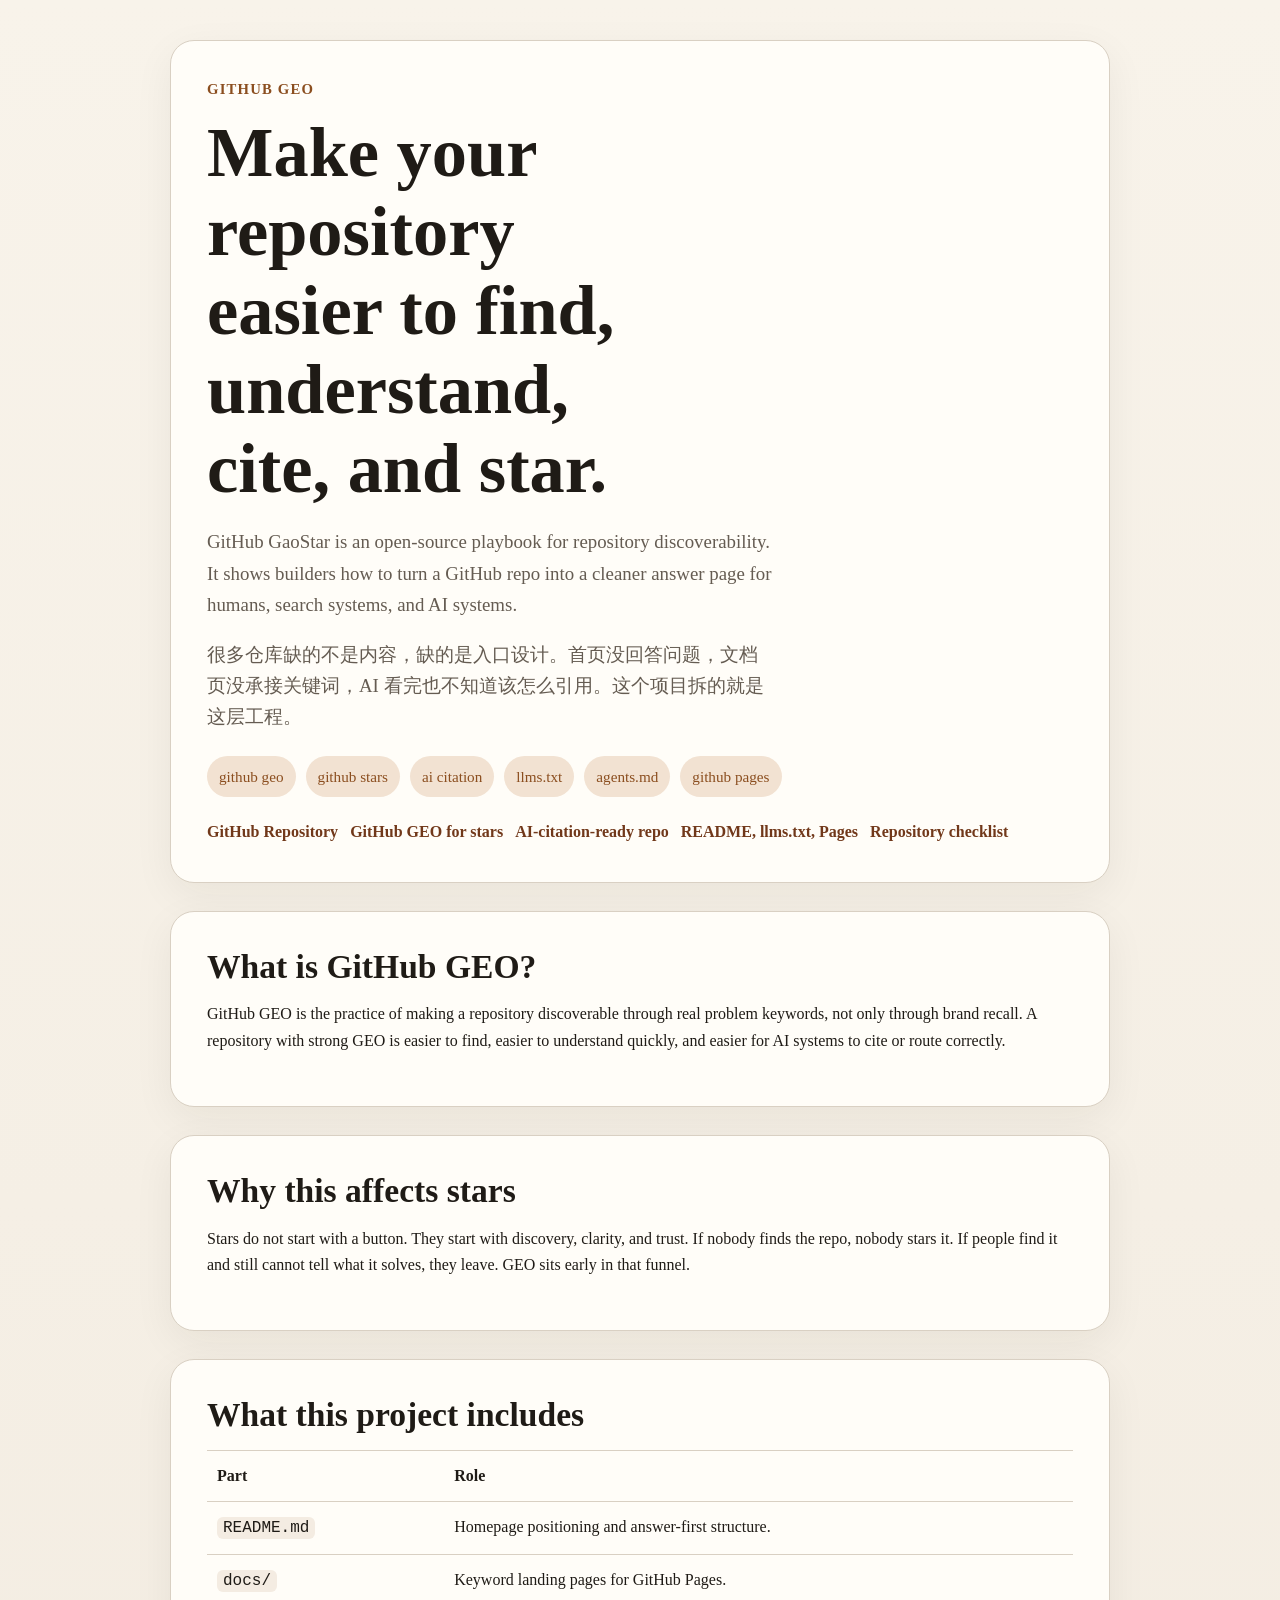
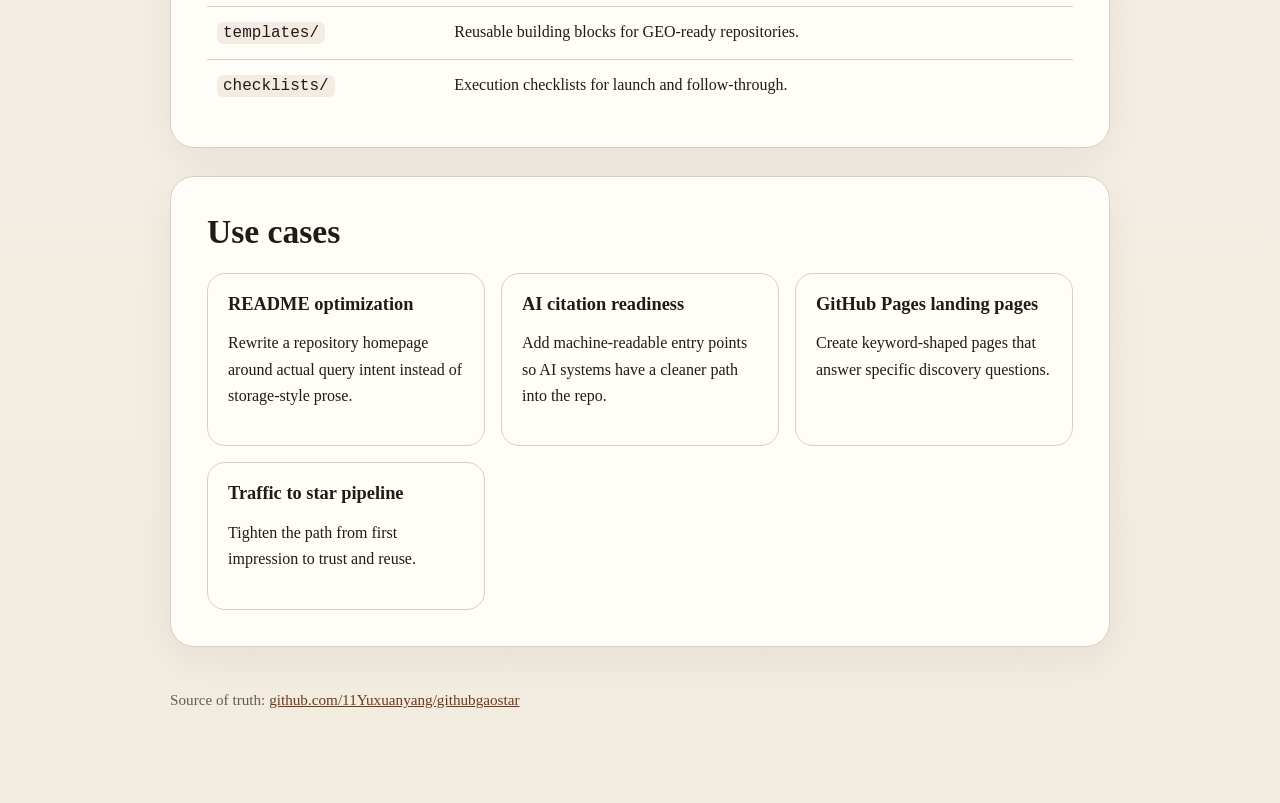
==== docs/index.html @ 339b6e9c "Open-source GitHub GEO playbook" ====
<!doctype html>
<html lang="en">
  <head>
    <meta charset="utf-8">
    <meta name="viewport" content="width=device-width, initial-scale=1">
    <title>GitHub GaoStar: GitHub GEO for Traffic, Citations, and Stars</title>
    <meta name="description" content="GitHub GaoStar is an open-source playbook for optimizing GitHub repositories for AI citation, keyword discovery, documentation pages, and star growth.">
    <link rel="canonical" href="https://11yuxuanyang.github.io/githubgaostar/">
    <meta name="robots" content="index,follow">
    <meta property="og:title" content="GitHub GaoStar">
    <meta property="og:description" content="GitHub GEO for builders who want traffic, citations, and stars.">
    <meta property="og:type" content="website">
    <meta property="og:url" content="https://11yuxuanyang.github.io/githubgaostar/">
    <meta name="twitter:card" content="summary_large_image">
    <link rel="stylesheet" href="./styles.css">
    <script type="application/ld+json">
      {
        "@context": "https://schema.org",
        "@type": "SoftwareSourceCode",
        "name": "GitHub GaoStar",
        "codeRepository": "https://github.com/11Yuxuanyang/githubgaostar",
        "url": "https://11yuxuanyang.github.io/githubgaostar/",
        "license": "https://github.com/11Yuxuanyang/githubgaostar/blob/main/LICENSE",
        "keywords": [
          "github geo",
          "github stars",
          "repository discoverability",
          "ai citation",
          "llms.txt",
          "agents.md",
          "github pages"
        ],
        "description": "Open-source playbook for making GitHub repositories easier to discover, understand, cite, and star."
      }
    </script>
  </head>
  <body>
    <main class="shell">
      <section class="hero">
        <p class="eyebrow">GitHub GEO</p>
        <h1>Make your repository easier to find, understand, cite, and star.</h1>
        <p class="lede">GitHub GaoStar is an open-source playbook for repository discoverability. It shows builders how to turn a GitHub repo into a cleaner answer page for humans, search systems, and AI systems.</p>
        <p class="lede">很多仓库缺的不是内容，缺的是入口设计。首页没回答问题，文档页没承接关键词，AI 看完也不知道该怎么引用。这个项目拆的就是这层工程。</p>
        <div class="pill-row">
          <span class="pill">github geo</span>
          <span class="pill">github stars</span>
          <span class="pill">ai citation</span>
          <span class="pill">llms.txt</span>
          <span class="pill">agents.md</span>
          <span class="pill">github pages</span>
        </div>
        <nav class="nav">
          <a href="https://github.com/11Yuxuanyang/githubgaostar">GitHub Repository</a>
          <a href="./github-geo-for-stars.html">GitHub GEO for stars</a>
          <a href="./ai-citation-ready-repo.html">AI-citation-ready repo</a>
          <a href="./github-readme-llms-pages.html">README, llms.txt, Pages</a>
          <a href="./repository-geo-checklist.html">Repository checklist</a>
        </nav>
      </section>

      <section class="section">
        <h2>What is GitHub GEO?</h2>
        <p>GitHub GEO is the practice of making a repository discoverable through real problem keywords, not only through brand recall. A repository with strong GEO is easier to find, easier to understand quickly, and easier for AI systems to cite or route correctly.</p>
      </section>

      <section class="section">
        <h2>Why this affects stars</h2>
        <p>Stars do not start with a button. They start with discovery, clarity, and trust. If nobody finds the repo, nobody stars it. If people find it and still cannot tell what it solves, they leave. GEO sits early in that funnel.</p>
      </section>

      <section class="section">
        <h2>What this project includes</h2>
        <table class="table">
          <thead>
            <tr>
              <th>Part</th>
              <th>Role</th>
            </tr>
          </thead>
          <tbody>
            <tr>
              <td><code>README.md</code></td>
              <td>Homepage positioning and answer-first structure.</td>
            </tr>
            <tr>
              <td><code>docs/</code></td>
              <td>Keyword landing pages for GitHub Pages.</td>
            </tr>
            <tr>
              <td><code>templates/</code></td>
              <td>Reusable building blocks for GEO-ready repositories.</td>
            </tr>
            <tr>
              <td><code>checklists/</code></td>
              <td>Execution checklists for launch and follow-through.</td>
            </tr>
          </tbody>
        </table>
      </section>

      <section class="section">
        <h2>Use cases</h2>
        <div class="grid">
          <article class="card">
            <h3>README optimization</h3>
            <p>Rewrite a repository homepage around actual query intent instead of storage-style prose.</p>
          </article>
          <article class="card">
            <h3>AI citation readiness</h3>
            <p>Add machine-readable entry points so AI systems have a cleaner path into the repo.</p>
          </article>
          <article class="card">
            <h3>GitHub Pages landing pages</h3>
            <p>Create keyword-shaped pages that answer specific discovery questions.</p>
          </article>
          <article class="card">
            <h3>Traffic to star pipeline</h3>
            <p>Tighten the path from first impression to trust and reuse.</p>
          </article>
        </div>
      </section>

      <p class="footer">Source of truth: <a href="https://github.com/11Yuxuanyang/githubgaostar">github.com/11Yuxuanyang/githubgaostar</a></p>
    </main>
  </body>
  </html>
---- docs/styles.css ----
:root {
  --bg: #f8f3ea;
  --paper: #fffdf8;
  --ink: #1f1b16;
  --muted: #655c52;
  --line: #d9d0c3;
  --accent: #8b4e1f;
  --accent-soft: #f2e2d2;
  --link: #71381a;
}

* { box-sizing: border-box; }

body {
  margin: 0;
  background: linear-gradient(180deg, #f8f3ea 0%, #f2ebe0 100%);
  color: var(--ink);
  font-family: Georgia, "Times New Roman", serif;
  line-height: 1.65;
}

a { color: var(--link); }

.shell {
  max-width: 980px;
  margin: 0 auto;
  padding: 40px 20px 80px;
}

.hero, .section {
  background: var(--paper);
  border: 1px solid var(--line);
  border-radius: 24px;
  padding: 36px;
  box-shadow: 0 12px 40px rgba(31, 27, 22, 0.06);
}

.section { margin-top: 28px; }

.eyebrow {
  margin: 0 0 12px;
  color: var(--accent);
  font-size: 0.92rem;
  font-weight: 700;
  letter-spacing: 0.08em;
  text-transform: uppercase;
}

h1, h2, h3 {
  line-height: 1.12;
  margin: 0 0 16px;
}

h1 { font-size: clamp(2.5rem, 6vw, 4.4rem); max-width: 12ch; }
h2 { font-size: clamp(1.6rem, 3vw, 2.1rem); margin-top: 0; }
h3 { font-size: 1.15rem; }

.lede {
  font-size: 1.18rem;
  max-width: 60ch;
  color: var(--muted);
}

.nav {
  display: flex;
  flex-wrap: wrap;
  gap: 12px;
  margin-top: 22px;
}

.nav a {
  text-decoration: none;
  font-weight: 700;
}

.pill-row {
  display: flex;
  flex-wrap: wrap;
  gap: 10px;
  margin-top: 24px;
}

.pill {
  display: inline-block;
  padding: 8px 12px;
  border-radius: 999px;
  background: var(--accent-soft);
  color: var(--accent);
  font-size: 0.95rem;
}

.grid {
  display: grid;
  grid-template-columns: repeat(auto-fit, minmax(240px, 1fr));
  gap: 16px;
  margin-top: 22px;
}

.card {
  background: var(--paper);
  border: 1px solid var(--line);
  border-radius: 18px;
  padding: 20px;
}

.table {
  width: 100%;
  border-collapse: collapse;
}

.table th, .table td {
  border-top: 1px solid var(--line);
  padding: 12px 10px;
  text-align: left;
  vertical-align: top;
}

.footer {
  margin-top: 40px;
  color: var(--muted);
  font-size: 0.95rem;
}

code {
  font-family: ui-monospace, SFMono-Regular, Menlo, Consolas, monospace;
  background: #f4ece2;
  padding: 2px 6px;
  border-radius: 6px;
}

@media (max-width: 720px) {
  .hero, .section { padding: 24px; border-radius: 20px; }
}
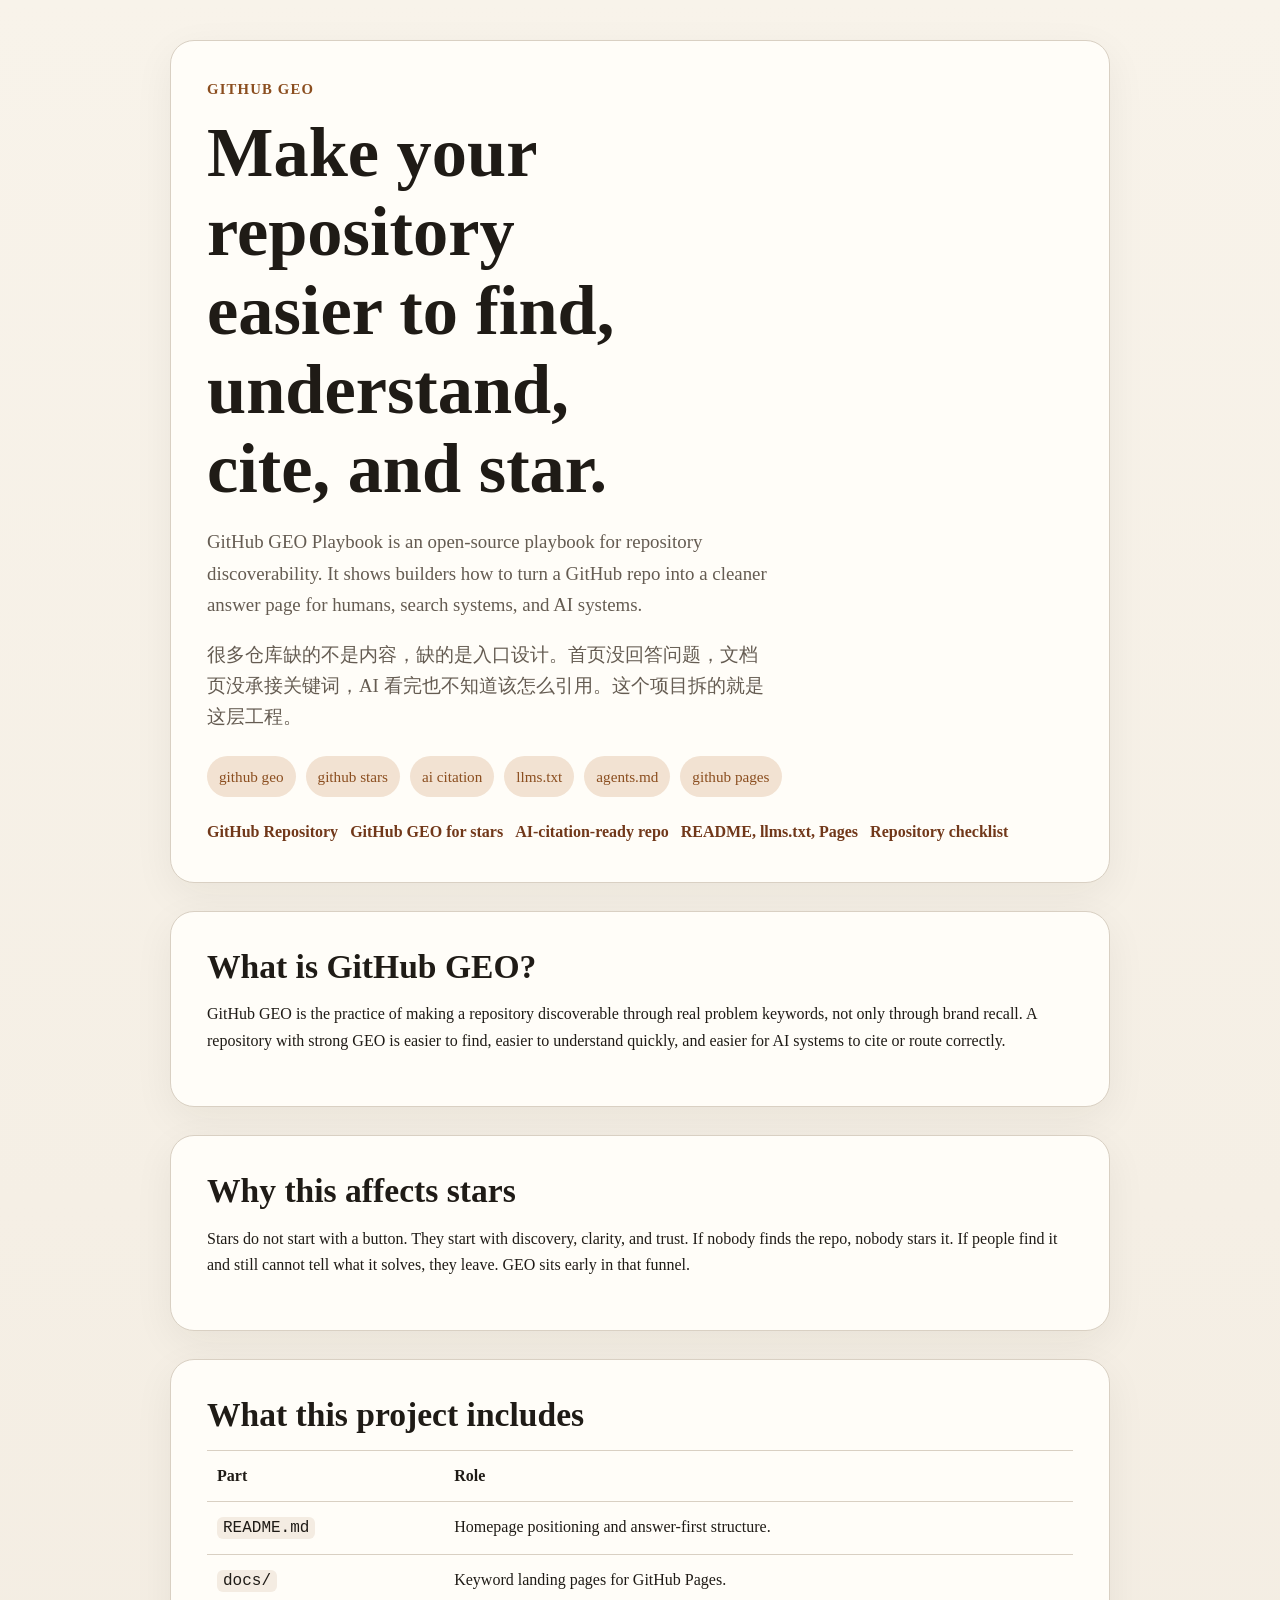
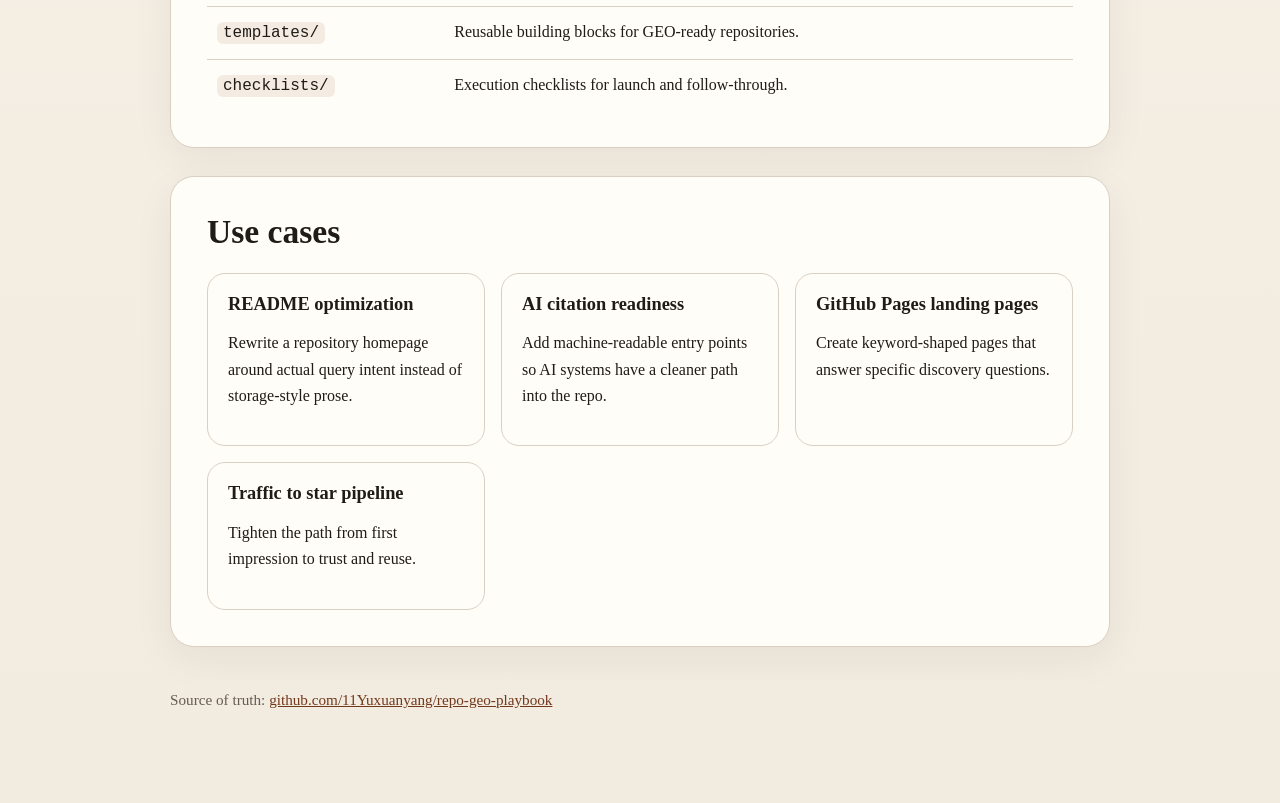
==== commit 86276682: "Rename project to GitHub GEO Playbook" ====
--- a/docs/index.html
+++ b/docs/index.html
@@ -3,24 +3,24 @@
   <head>
     <meta charset="utf-8">
     <meta name="viewport" content="width=device-width, initial-scale=1">
-    <title>GitHub GaoStar: GitHub GEO for Traffic, Citations, and Stars</title>
-    <meta name="description" content="GitHub GaoStar is an open-source playbook for optimizing GitHub repositories for AI citation, keyword discovery, documentation pages, and star growth.">
-    <link rel="canonical" href="https://11yuxuanyang.github.io/githubgaostar/">
+    <title>GitHub GEO Playbook: GitHub GEO for Traffic, Citations, and Stars</title>
+    <meta name="description" content="GitHub GEO Playbook is an open-source playbook for optimizing GitHub repositories for AI citation, keyword discovery, documentation pages, and star growth.">
+    <link rel="canonical" href="https://11yuxuanyang.github.io/repo-geo-playbook/">
     <meta name="robots" content="index,follow">
-    <meta property="og:title" content="GitHub GaoStar">
+    <meta property="og:title" content="GitHub GEO Playbook">
     <meta property="og:description" content="GitHub GEO for builders who want traffic, citations, and stars.">
     <meta property="og:type" content="website">
-    <meta property="og:url" content="https://11yuxuanyang.github.io/githubgaostar/">
+    <meta property="og:url" content="https://11yuxuanyang.github.io/repo-geo-playbook/">
     <meta name="twitter:card" content="summary_large_image">
     <link rel="stylesheet" href="./styles.css">
     <script type="application/ld+json">
       {
         "@context": "https://schema.org",
         "@type": "SoftwareSourceCode",
-        "name": "GitHub GaoStar",
-        "codeRepository": "https://github.com/11Yuxuanyang/githubgaostar",
-        "url": "https://11yuxuanyang.github.io/githubgaostar/",
-        "license": "https://github.com/11Yuxuanyang/githubgaostar/blob/main/LICENSE",
+        "name": "GitHub GEO Playbook",
+        "codeRepository": "https://github.com/11Yuxuanyang/repo-geo-playbook",
+        "url": "https://11yuxuanyang.github.io/repo-geo-playbook/",
+        "license": "https://github.com/11Yuxuanyang/repo-geo-playbook/blob/main/LICENSE",
         "keywords": [
           "github geo",
           "github stars",
@@ -39,7 +39,7 @@
       <section class="hero">
         <p class="eyebrow">GitHub GEO</p>
         <h1>Make your repository easier to find, understand, cite, and star.</h1>
-        <p class="lede">GitHub GaoStar is an open-source playbook for repository discoverability. It shows builders how to turn a GitHub repo into a cleaner answer page for humans, search systems, and AI systems.</p>
+        <p class="lede">GitHub GEO Playbook is an open-source playbook for repository discoverability. It shows builders how to turn a GitHub repo into a cleaner answer page for humans, search systems, and AI systems.</p>
         <p class="lede">很多仓库缺的不是内容，缺的是入口设计。首页没回答问题，文档页没承接关键词，AI 看完也不知道该怎么引用。这个项目拆的就是这层工程。</p>
         <div class="pill-row">
           <span class="pill">github geo</span>
@@ -50,7 +50,7 @@
           <span class="pill">github pages</span>
         </div>
         <nav class="nav">
-          <a href="https://github.com/11Yuxuanyang/githubgaostar">GitHub Repository</a>
+          <a href="https://github.com/11Yuxuanyang/repo-geo-playbook">GitHub Repository</a>
           <a href="./github-geo-for-stars.html">GitHub GEO for stars</a>
           <a href="./ai-citation-ready-repo.html">AI-citation-ready repo</a>
           <a href="./github-readme-llms-pages.html">README, llms.txt, Pages</a>
@@ -120,7 +120,7 @@
         </div>
       </section>
 
-      <p class="footer">Source of truth: <a href="https://github.com/11Yuxuanyang/githubgaostar">github.com/11Yuxuanyang/githubgaostar</a></p>
+      <p class="footer">Source of truth: <a href="https://github.com/11Yuxuanyang/repo-geo-playbook">github.com/11Yuxuanyang/repo-geo-playbook</a></p>
     </main>
   </body>
   </html>
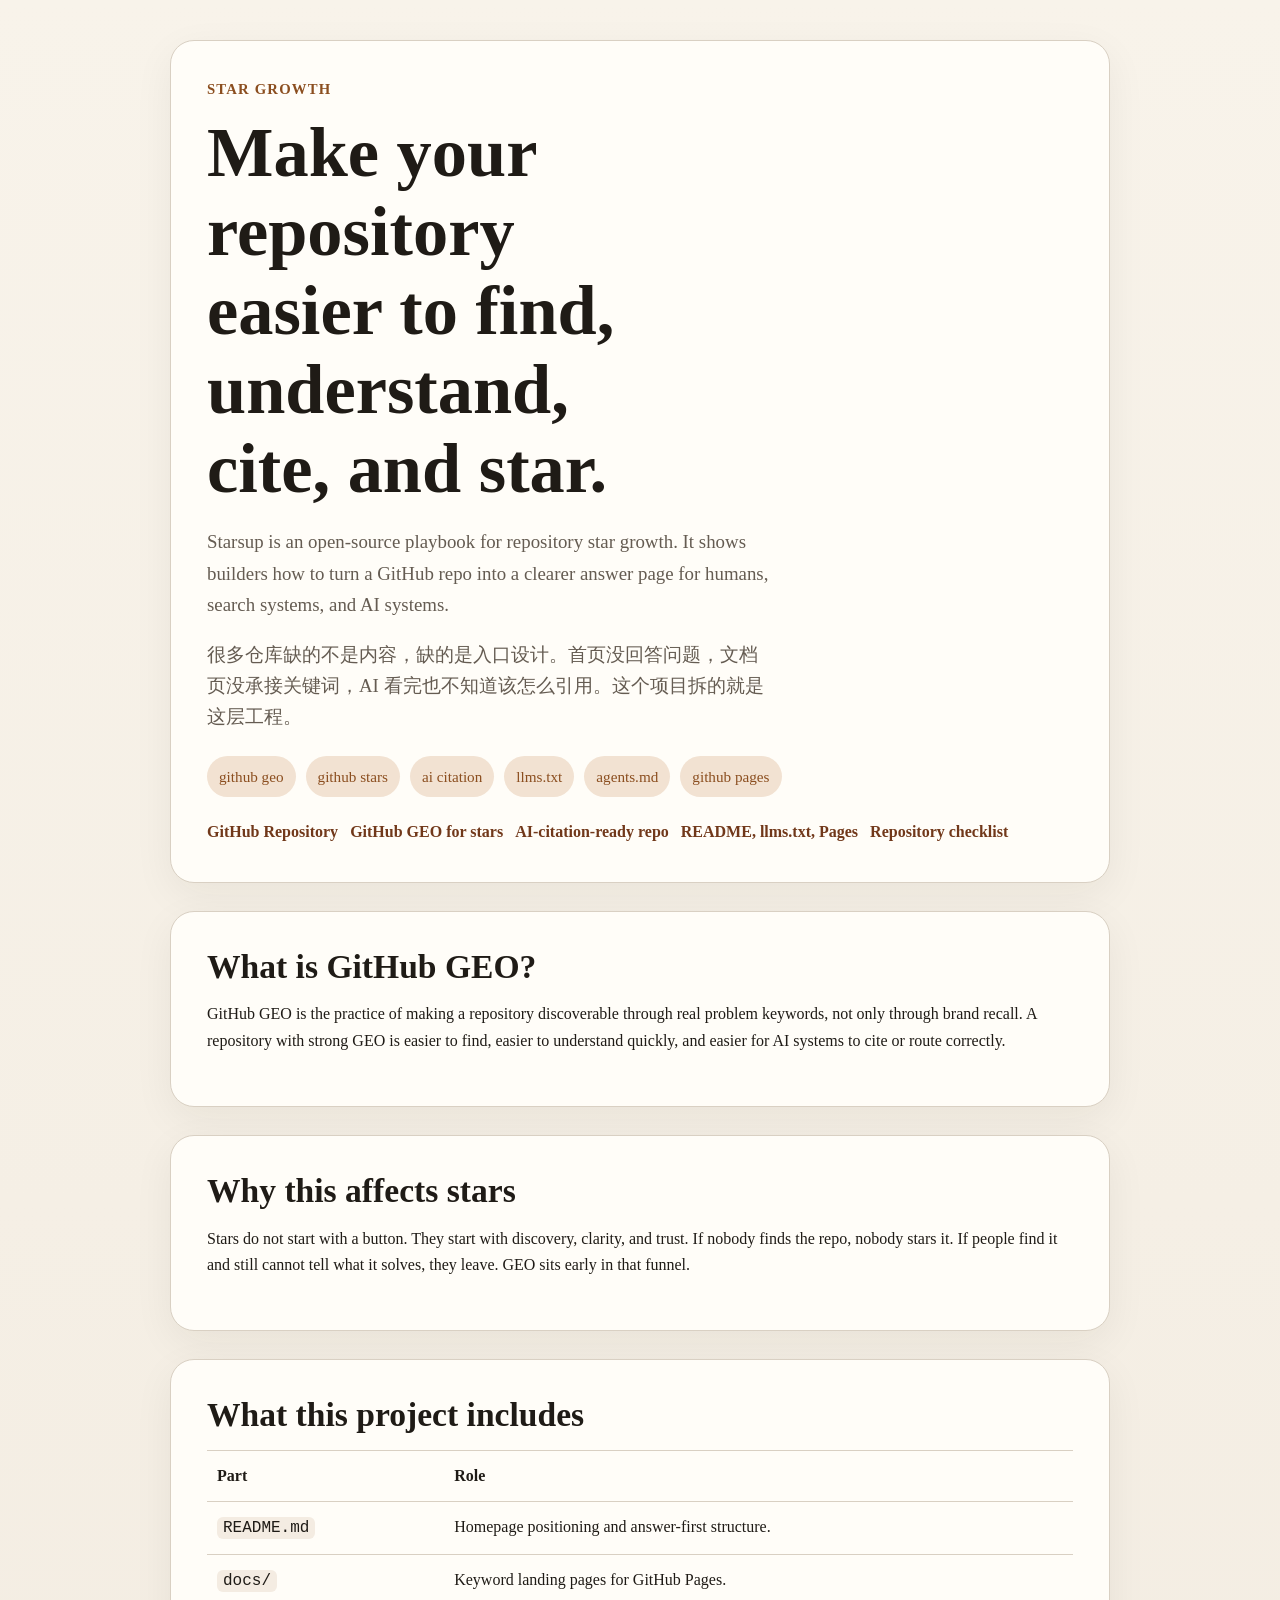
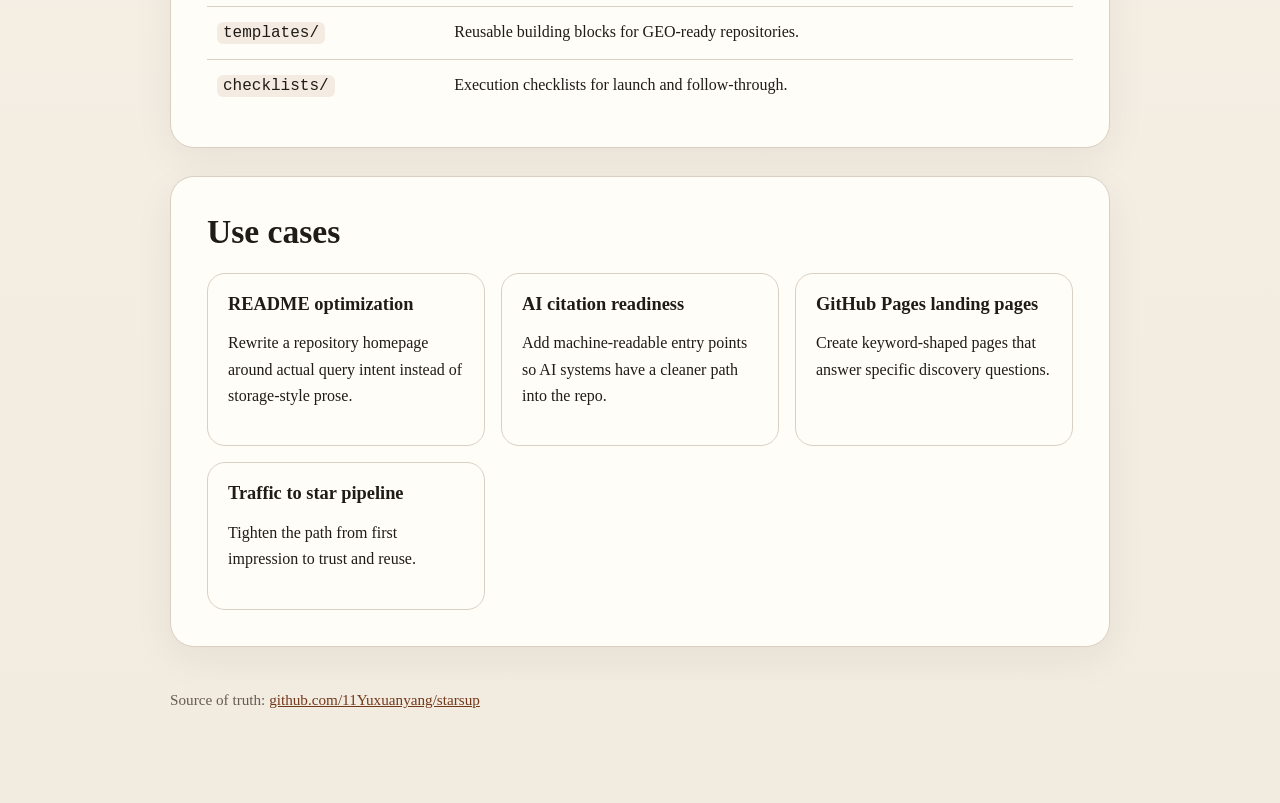
==== commit 54882d48: "Rename project to Starsup" ====
--- a/docs/index.html
+++ b/docs/index.html
@@ -3,24 +3,24 @@
   <head>
     <meta charset="utf-8">
     <meta name="viewport" content="width=device-width, initial-scale=1">
-    <title>GitHub GEO Playbook: GitHub GEO for Traffic, Citations, and Stars</title>
-    <meta name="description" content="GitHub GEO Playbook is an open-source playbook for optimizing GitHub repositories for AI citation, keyword discovery, documentation pages, and star growth.">
-    <link rel="canonical" href="https://11yuxuanyang.github.io/repo-geo-playbook/">
+    <title>Starsup: Open-Source Playbook for GitHub Star Growth</title>
+    <meta name="description" content="Starsup is an open-source playbook for turning GitHub repositories into clearer, more discoverable projects that earn more citations, traffic, and stars.">
+    <link rel="canonical" href="https://11yuxuanyang.github.io/starsup/">
     <meta name="robots" content="index,follow">
-    <meta property="og:title" content="GitHub GEO Playbook">
-    <meta property="og:description" content="GitHub GEO for builders who want traffic, citations, and stars.">
+    <meta property="og:title" content="Starsup">
+    <meta property="og:description" content="Open-source playbook for GitHub repositories that want more traffic, citations, and stars.">
     <meta property="og:type" content="website">
-    <meta property="og:url" content="https://11yuxuanyang.github.io/repo-geo-playbook/">
+    <meta property="og:url" content="https://11yuxuanyang.github.io/starsup/">
     <meta name="twitter:card" content="summary_large_image">
     <link rel="stylesheet" href="./styles.css">
     <script type="application/ld+json">
       {
         "@context": "https://schema.org",
         "@type": "SoftwareSourceCode",
-        "name": "GitHub GEO Playbook",
-        "codeRepository": "https://github.com/11Yuxuanyang/repo-geo-playbook",
-        "url": "https://11yuxuanyang.github.io/repo-geo-playbook/",
-        "license": "https://github.com/11Yuxuanyang/repo-geo-playbook/blob/main/LICENSE",
+        "name": "Starsup",
+        "codeRepository": "https://github.com/11Yuxuanyang/starsup",
+        "url": "https://11yuxuanyang.github.io/starsup/",
+        "license": "https://github.com/11Yuxuanyang/starsup/blob/main/LICENSE",
         "keywords": [
           "github geo",
           "github stars",
@@ -37,9 +37,9 @@
   <body>
     <main class="shell">
       <section class="hero">
-        <p class="eyebrow">GitHub GEO</p>
+        <p class="eyebrow">Star Growth</p>
         <h1>Make your repository easier to find, understand, cite, and star.</h1>
-        <p class="lede">GitHub GEO Playbook is an open-source playbook for repository discoverability. It shows builders how to turn a GitHub repo into a cleaner answer page for humans, search systems, and AI systems.</p>
+        <p class="lede">Starsup is an open-source playbook for repository star growth. It shows builders how to turn a GitHub repo into a clearer answer page for humans, search systems, and AI systems.</p>
         <p class="lede">很多仓库缺的不是内容，缺的是入口设计。首页没回答问题，文档页没承接关键词，AI 看完也不知道该怎么引用。这个项目拆的就是这层工程。</p>
         <div class="pill-row">
           <span class="pill">github geo</span>
@@ -50,7 +50,7 @@
           <span class="pill">github pages</span>
         </div>
         <nav class="nav">
-          <a href="https://github.com/11Yuxuanyang/repo-geo-playbook">GitHub Repository</a>
+          <a href="https://github.com/11Yuxuanyang/starsup">GitHub Repository</a>
           <a href="./github-geo-for-stars.html">GitHub GEO for stars</a>
           <a href="./ai-citation-ready-repo.html">AI-citation-ready repo</a>
           <a href="./github-readme-llms-pages.html">README, llms.txt, Pages</a>
@@ -120,7 +120,7 @@
         </div>
       </section>
 
-      <p class="footer">Source of truth: <a href="https://github.com/11Yuxuanyang/repo-geo-playbook">github.com/11Yuxuanyang/repo-geo-playbook</a></p>
+      <p class="footer">Source of truth: <a href="https://github.com/11Yuxuanyang/starsup">github.com/11Yuxuanyang/starsup</a></p>
     </main>
   </body>
   </html>
